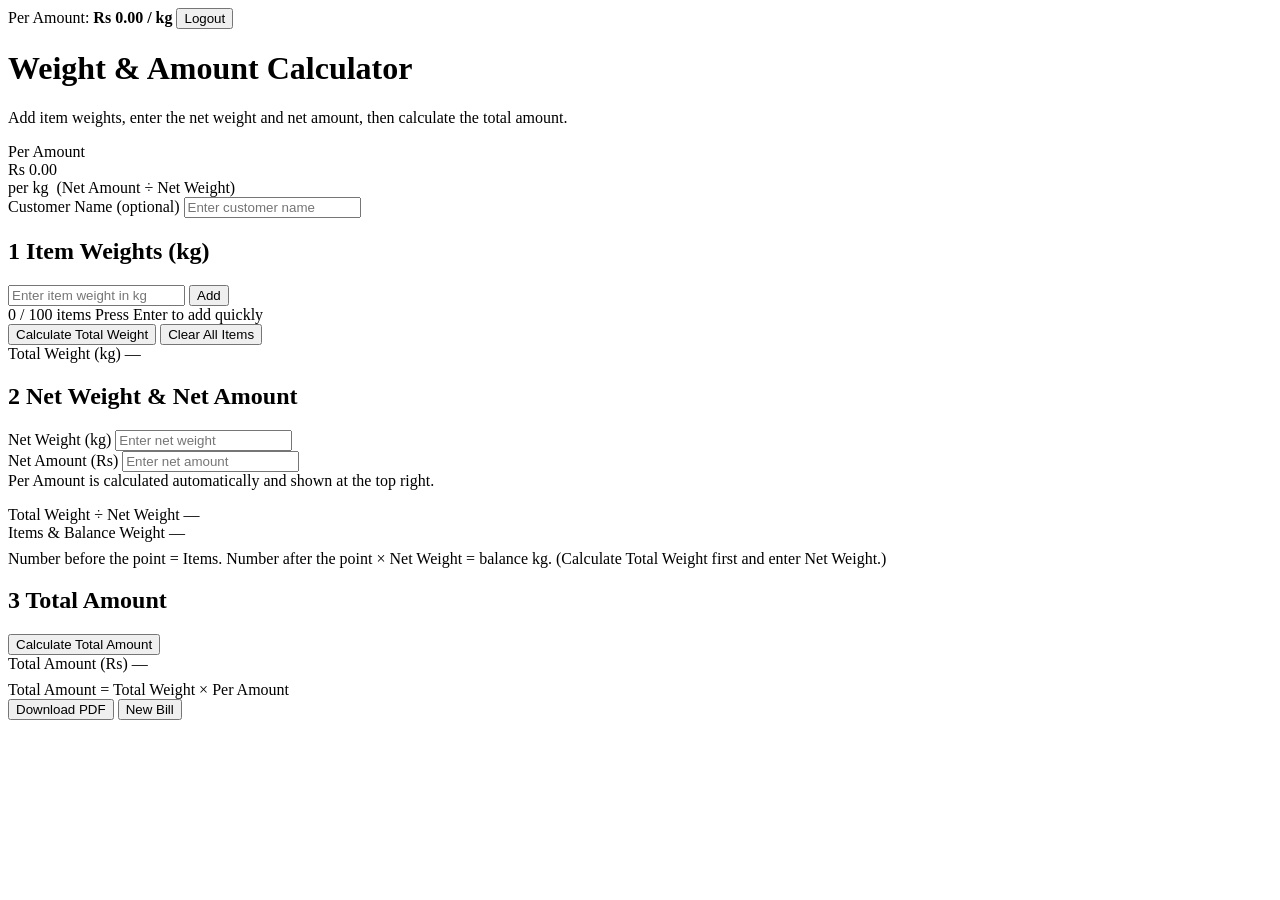
==== app.html @ c3d3684c "Add files via upload" ====
<!DOCTYPE html>
<html lang="en">
<head>
<meta charset="UTF-8">
<meta name="viewport" content="width=device-width, initial-scale=1.0">
<title>Weight Calculator</title>
<link rel="stylesheet" href="css/style.css">
</head>
<body>

<header class="topbar">
  <div class="topbar-inner">
    <div>
      <div class="company" id="companyName"></div>
      <div class="company-sub" id="companySub"></div>
    </div>
    <div class="topbar-actions">
      <span class="per-chip">Per Amount: <strong id="perAmountTop">Rs 0.00 / kg</strong></span>
      <span class="user-chip" id="userChip"></span>
      <button class="btn ghost" id="logoutBtn" type="button">Logout</button>
    </div>
  </div>
</header>

<main class="container">

  <div class="hero">
    <div>
      <h1>Weight &amp; Amount Calculator</h1>
      <p>Add item weights, enter the net weight and net amount, then calculate the total amount.</p>
    </div>
    <!-- Per Amount: top right, always visible -->
    <div class="per-card">
      <div class="label">Per Amount</div>
      <div class="value" id="perAmountValue">Rs 0.00</div>
      <div class="unit">per kg &nbsp;(Net Amount ÷ Net Weight)</div>
    </div>
  </div>

  <div class="msg" id="msg"></div>

  <!-- Customer (optional) -->
  <section class="card">
    <div class="field" style="margin-bottom:0">
      <label for="customerName">Customer Name <span class="opt">(optional)</span></label>
      <input type="text" id="customerName" maxlength="80" placeholder="Enter customer name" autocomplete="off">
    </div>
  </section>

  <!-- 1. Item weights -->
  <section class="card">
    <h2><span class="step">1</span> Item Weights (kg)</h2>
    <div class="add-row">
      <input type="number" id="weightInput" inputmode="decimal" step="any" min="0" placeholder="Enter item weight in kg">
      <button class="btn" id="addBtn" type="button">Add</button>
    </div>
    <div class="counter">
      <span id="itemCount">0 / 100 items</span>
      <span>Press Enter to add quickly</span>
    </div>
    <div class="items" id="itemList"></div>

    <div class="actions">
      <button class="btn green" id="calcWeightBtn" type="button">Calculate Total Weight</button>
      <button class="btn danger-ghost" id="clearItemsBtn" type="button">Clear All Items</button>
    </div>

    <div class="result">
      <span class="rl">Total Weight (kg)</span>
      <span class="rv" id="totalWeightValue">—</span>
    </div>
  </section>

  <!-- 2. Net weight and net amount -->
  <section class="card">
    <h2><span class="step">2</span> Net Weight &amp; Net Amount</h2>
    <div class="field">
      <label for="netWeight">Net Weight (kg)</label>
      <input type="number" id="netWeight" inputmode="decimal" step="any" min="0" placeholder="Enter net weight">
    </div>
    <div class="field">
      <label for="netAmount">Net Amount (Rs)</label>
      <input type="number" id="netAmount" inputmode="decimal" step="any" min="0" placeholder="Enter net amount">
    </div>
    <div class="hint">Per Amount is calculated automatically and shown at the top right.</div>

    <div class="result" style="margin-top:16px">
      <span class="rl">Total Weight ÷ Net Weight</span>
      <span class="rv" id="quotientValue">—</span>
    </div>
    <div class="result split">
      <span class="rl">Items &amp; Balance Weight</span>
      <span class="rv" id="splitValue">—</span>
    </div>
    <div class="hint" style="margin-top:8px">
      Number before the point = Items. Number after the point × Net Weight = balance kg.
      (Calculate Total Weight first and enter Net Weight.)
    </div>
  </section>

  <!-- 3. Total amount -->
  <section class="card">
    <h2><span class="step">3</span> Total Amount</h2>
    <div class="actions" style="margin-top:0">
      <button class="btn green" id="calcAmountBtn" type="button">Calculate Total Amount</button>
    </div>
    <div class="result total">
      <span class="rl">Total Amount (Rs)</span>
      <span class="rv" id="totalAmountValue">—</span>
    </div>
    <div class="hint" style="margin-top:8px">Total Amount = Total Weight × Per Amount</div>
  </section>

  <div class="footer-actions">
    <button class="btn" id="pdfBtn" type="button">Download PDF</button>
    <button class="btn ghost" id="newBillBtn" type="button">New Bill</button>
  </div>

</main>

<script src="lib/jspdf.umd.min.js"></script>
<script src="lib/jspdf.plugin.autotable.min.js"></script>
<script src="js/auth.js"></script>
<script src="js/app.js"></script>
</body>
</html>
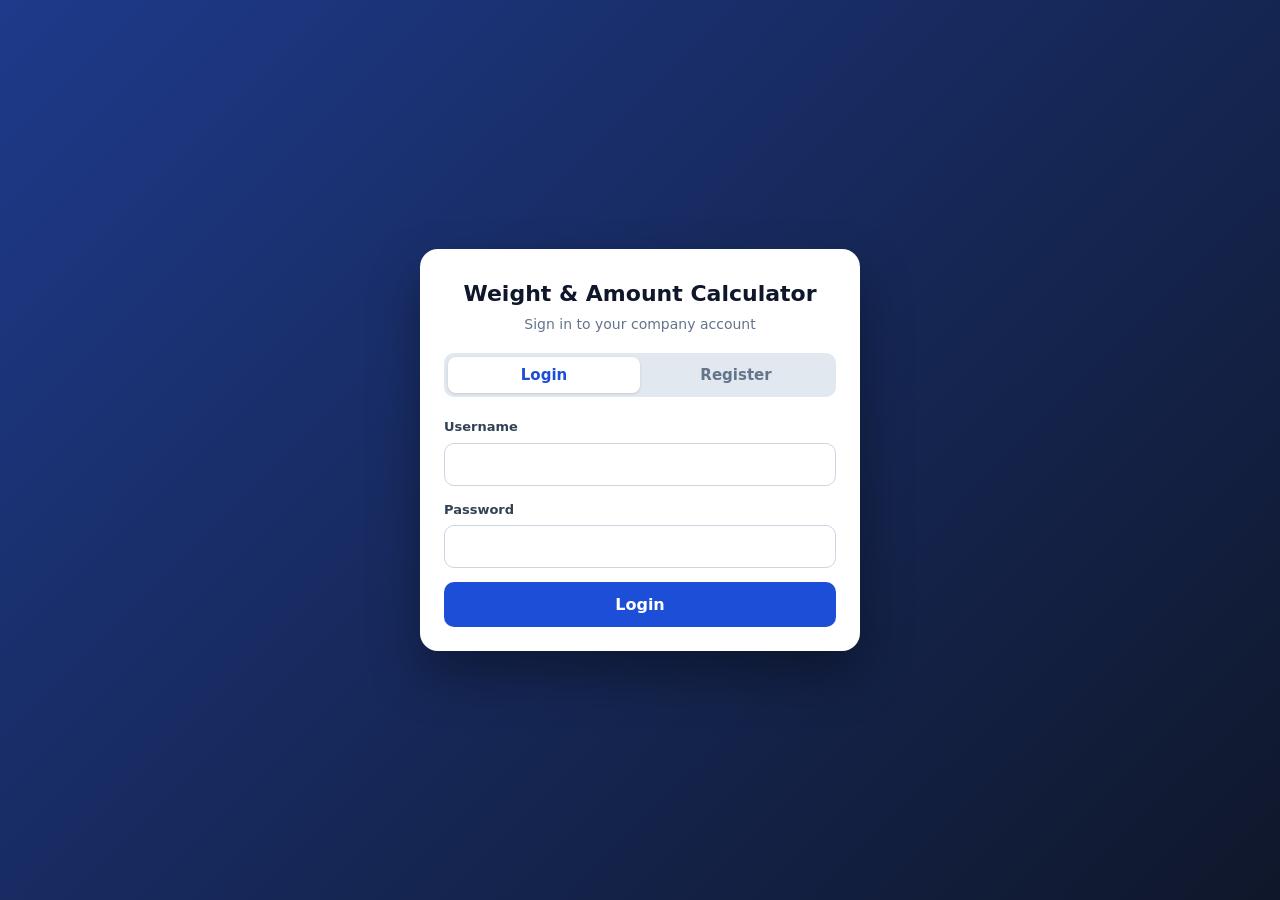
==== commit f5144555: "Add files via upload" ====
--- a/app.html
+++ b/app.html
@@ -4,7 +4,7 @@
 <meta charset="UTF-8">
 <meta name="viewport" content="width=device-width, initial-scale=1.0">
 <title>Weight Calculator</title>
-<link rel="stylesheet" href="css/style.css">
+<link rel="stylesheet" href="style.css">
 </head>
 <body>
 
@@ -118,9 +118,9 @@
 
 </main>
 
-<script src="lib/jspdf.umd.min.js"></script>
-<script src="lib/jspdf.plugin.autotable.min.js"></script>
-<script src="js/auth.js"></script>
-<script src="js/app.js"></script>
+<script src="jspdf.umd.min.js"></script>
+<script src="jspdf.plugin.autotable.min.js"></script>
+<script src="auth.js"></script>
+<script src="app.js"></script>
 </body>
 </html>
--- a/style.css
+++ b/style.css
@@ -0,0 +1,319 @@
+:root {
+  --bg: #f1f5f9;
+  --card: #ffffff;
+  --text: #0f172a;
+  --muted: #64748b;
+  --line: #e2e8f0;
+  --primary: #1d4ed8;
+  --primary-dark: #1e40af;
+  --accent: #0f766e;
+  --danger: #dc2626;
+  --ok-bg: #ecfdf5;
+  --ok-text: #065f46;
+  --err-bg: #fef2f2;
+  --err-text: #991b1b;
+  --radius: 14px;
+}
+
+* { box-sizing: border-box; margin: 0; padding: 0; }
+
+body {
+  background: var(--bg);
+  color: var(--text);
+  font-family: "Segoe UI", system-ui, -apple-system, Arial, sans-serif;
+  line-height: 1.5;
+  min-height: 100vh;
+}
+
+button { font-family: inherit; cursor: pointer; }
+input, textarea { font-family: inherit; }
+
+/* ---------- shared form pieces ---------- */
+label {
+  display: block;
+  font-size: 13px;
+  font-weight: 600;
+  color: #334155;
+  margin-bottom: 6px;
+}
+
+input[type="text"],
+input[type="password"],
+input[type="email"],
+input[type="tel"],
+input[type="number"],
+textarea {
+  width: 100%;
+  padding: 11px 13px;
+  font-size: 16px;
+  border: 1.5px solid #cbd5e1;
+  border-radius: 10px;
+  background: #fff;
+  color: var(--text);
+  outline: none;
+  transition: border-color 0.15s, box-shadow 0.15s;
+}
+
+input:focus, textarea:focus {
+  border-color: var(--primary);
+  box-shadow: 0 0 0 3px rgba(29, 78, 216, 0.15);
+}
+
+input:disabled { background: #f1f5f9; cursor: not-allowed; }
+
+.field { margin-bottom: 14px; }
+.row-2 { display: grid; grid-template-columns: 1fr 1fr; gap: 12px; }
+
+.btn {
+  border: none;
+  border-radius: 10px;
+  padding: 11px 18px;
+  font-size: 15px;
+  font-weight: 600;
+  background: var(--primary);
+  color: #fff;
+  transition: background 0.15s, transform 0.08s;
+}
+.btn:hover { background: var(--primary-dark); }
+.btn:active { transform: scale(0.98); }
+.btn:disabled { background: #94a3b8; cursor: not-allowed; }
+.btn.green { background: var(--accent); }
+.btn.green:hover { background: #115e59; }
+.btn.ghost {
+  background: #fff;
+  color: #334155;
+  border: 1.5px solid #cbd5e1;
+}
+.btn.ghost:hover { background: #f1f5f9; }
+.btn.danger-ghost {
+  background: #fff;
+  color: var(--danger);
+  border: 1.5px solid #fecaca;
+}
+.btn.danger-ghost:hover { background: var(--err-bg); }
+.btn.block { width: 100%; padding: 13px; font-size: 16px; }
+
+.msg {
+  border-radius: 10px;
+  padding: 10px 13px;
+  font-size: 14px;
+  margin-bottom: 14px;
+  display: none;
+}
+.msg.show { display: block; }
+.msg.ok { background: var(--ok-bg); color: var(--ok-text); }
+.msg.err { background: var(--err-bg); color: var(--err-text); }
+
+/* ---------- login / register page ---------- */
+.auth-wrap {
+  min-height: 100vh;
+  display: flex;
+  align-items: center;
+  justify-content: center;
+  padding: 20px 14px;
+  background: linear-gradient(135deg, #1e3a8a 0%, #0f172a 100%);
+}
+
+.auth-card {
+  width: 100%;
+  max-width: 440px;
+  background: var(--card);
+  border-radius: 18px;
+  padding: 28px 24px 24px;
+  box-shadow: 0 24px 50px rgba(0, 0, 0, 0.35);
+}
+
+.auth-card h1 { font-size: 22px; text-align: center; }
+.auth-card .sub {
+  text-align: center;
+  color: var(--muted);
+  font-size: 14px;
+  margin: 4px 0 18px;
+}
+
+.tabs {
+  display: grid;
+  grid-template-columns: 1fr 1fr;
+  background: #e2e8f0;
+  border-radius: 10px;
+  padding: 4px;
+  margin-bottom: 20px;
+}
+.tab {
+  border: none;
+  background: transparent;
+  padding: 9px;
+  border-radius: 8px;
+  font-size: 15px;
+  font-weight: 600;
+  color: var(--muted);
+}
+.tab.active {
+  background: #fff;
+  color: var(--primary);
+  box-shadow: 0 1px 3px rgba(0, 0, 0, 0.12);
+}
+
+.hidden { display: none !important; }
+
+.hint {
+  font-size: 12px;
+  color: var(--muted);
+  margin-top: 4px;
+}
+
+/* ---------- calculator page ---------- */
+.topbar {
+  background: #fff;
+  border-bottom: 1px solid var(--line);
+  position: sticky;
+  top: 0;
+  z-index: 10;
+}
+.topbar-inner {
+  max-width: 980px;
+  margin: 0 auto;
+  padding: 12px 16px;
+  display: flex;
+  align-items: center;
+  justify-content: space-between;
+  gap: 12px;
+}
+.company { font-size: 20px; font-weight: 700; color: var(--primary); word-break: break-word; }
+.company-sub { font-size: 12px; color: var(--muted); }
+.topbar-actions { display: flex; align-items: center; gap: 10px; flex-shrink: 0; }
+.user-chip { font-size: 13px; color: var(--muted); }
+.per-chip {
+  font-size: 13px;
+  color: #1e3a8a;
+  background: #dbeafe;
+  border-radius: 999px;
+  padding: 6px 12px;
+  white-space: nowrap;
+}
+.per-chip strong { font-weight: 700; }
+
+.container { max-width: 980px; margin: 0 auto; padding: 18px 16px 60px; }
+
+.hero {
+  display: flex;
+  align-items: stretch;
+  justify-content: space-between;
+  gap: 16px;
+  margin-bottom: 18px;
+}
+.hero h1 { font-size: 24px; }
+.hero p { color: var(--muted); font-size: 14px; margin-top: 4px; }
+
+.per-card {
+  min-width: 220px;
+  background: linear-gradient(135deg, #1d4ed8, #1e3a8a);
+  color: #fff;
+  border-radius: var(--radius);
+  padding: 14px 18px;
+  text-align: right;
+  box-shadow: 0 8px 20px rgba(29, 78, 216, 0.3);
+}
+.per-card .label { font-size: 12px; opacity: 0.85; letter-spacing: 0.04em; text-transform: uppercase; }
+.per-card .value { font-size: 28px; font-weight: 700; line-height: 1.2; }
+.per-card .unit { font-size: 13px; opacity: 0.85; }
+
+.card {
+  background: var(--card);
+  border-radius: var(--radius);
+  padding: 18px;
+  margin-bottom: 16px;
+  box-shadow: 0 1px 3px rgba(15, 23, 42, 0.08);
+}
+.card h2 {
+  font-size: 16px;
+  margin-bottom: 12px;
+  display: flex;
+  align-items: center;
+  gap: 10px;
+}
+.step {
+  width: 26px; height: 26px;
+  border-radius: 50%;
+  background: var(--primary);
+  color: #fff;
+  font-size: 13px;
+  display: inline-flex;
+  align-items: center;
+  justify-content: center;
+}
+
+.add-row { display: flex; gap: 10px; }
+.add-row input { flex: 1; }
+
+.counter { font-size: 13px; color: var(--muted); margin: 10px 0 8px; display: flex; justify-content: space-between; }
+
+.items {
+  display: grid;
+  grid-template-columns: repeat(auto-fill, minmax(150px, 1fr));
+  gap: 8px;
+  max-height: 300px;
+  overflow-y: auto;
+  padding: 2px;
+}
+.item {
+  display: flex;
+  align-items: center;
+  gap: 8px;
+  background: #f8fafc;
+  border: 1px solid var(--line);
+  border-radius: 10px;
+  padding: 7px 8px 7px 10px;
+  font-size: 14px;
+}
+.item .no { color: var(--muted); font-size: 12px; min-width: 24px; }
+.item .w { flex: 1; font-weight: 600; }
+.item button {
+  border: none;
+  background: transparent;
+  color: var(--danger);
+  font-size: 18px;
+  line-height: 1;
+  padding: 2px 6px;
+  border-radius: 6px;
+}
+.item button:hover { background: var(--err-bg); }
+.empty { color: var(--muted); font-size: 14px; padding: 10px 2px; grid-column: 1 / -1; }
+
+.actions { display: flex; flex-wrap: wrap; gap: 10px; margin-top: 14px; align-items: center; }
+
+.result {
+  margin-top: 14px;
+  background: #f0f9ff;
+  border: 1px solid #bae6fd;
+  border-radius: 12px;
+  padding: 12px 16px;
+  display: flex;
+  justify-content: space-between;
+  align-items: baseline;
+  gap: 10px;
+}
+.result .rl { font-size: 14px; color: #0c4a6e; font-weight: 600; }
+.result .rv { font-size: 24px; font-weight: 700; color: #075985; }
+.result.total { background: #f0fdf4; border-color: #bbf7d0; }
+.result.total .rl { color: #14532d; }
+.result.total .rv { color: #166534; }
+
+.opt { font-weight: 400; color: var(--muted); }
+.result.split { background: #fffbeb; border-color: #fde68a; }
+.result.split .rl { color: #78350f; }
+.result.split .rv { color: #92400e; }
+
+.footer-actions { display: flex; flex-wrap: wrap; gap: 10px; }
+
+@media (max-width: 640px) {
+  .hero { flex-direction: column; }
+  .per-card { min-width: 0; }
+  .row-2 { grid-template-columns: 1fr; }
+  .user-chip { display: none; }
+  .topbar-inner { flex-wrap: wrap; }
+  .topbar-actions { gap: 8px; }
+  .per-chip { font-size: 12px; padding: 5px 10px; }
+  .company { font-size: 17px; }
+  .result .rv { font-size: 20px; }
+}
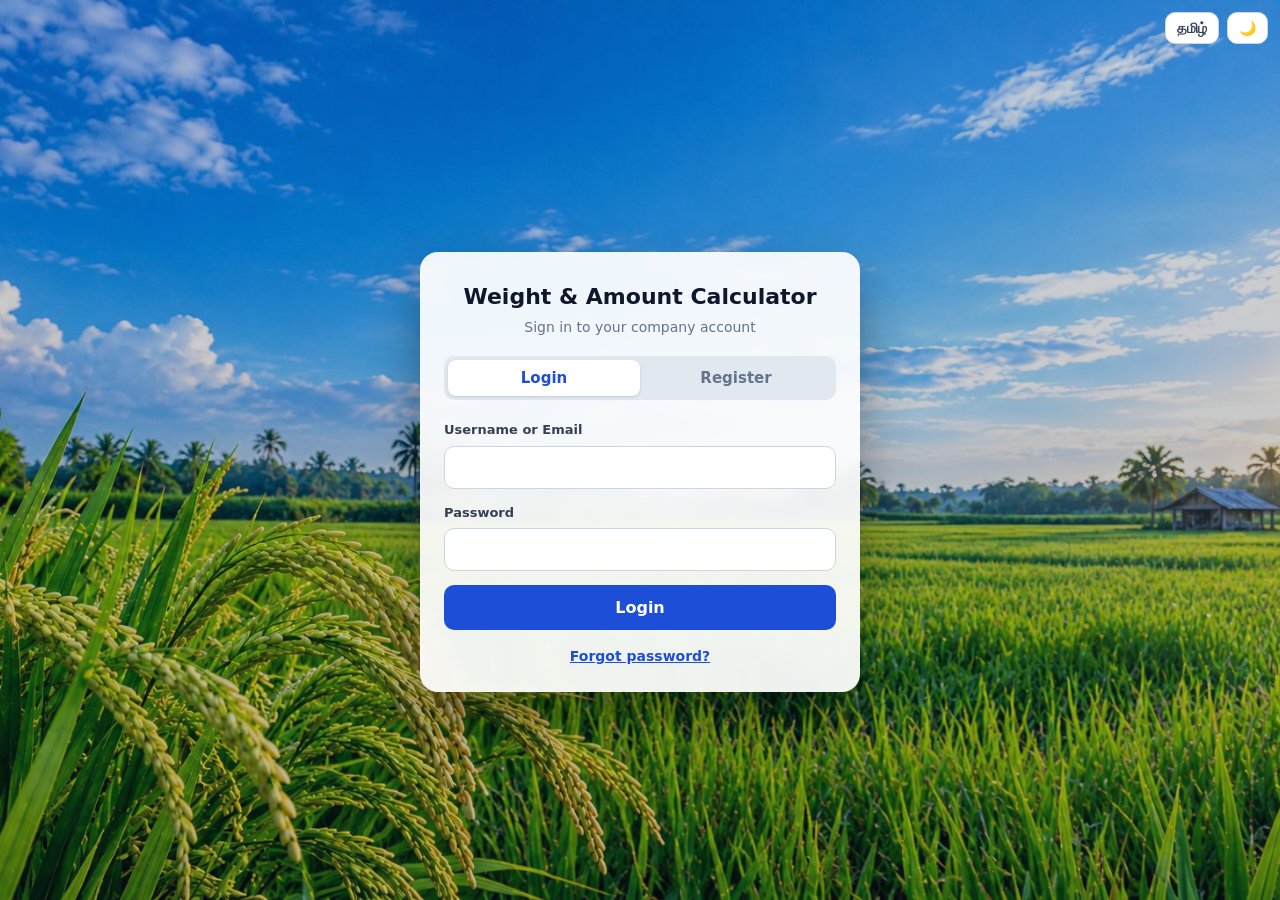
==== commit 91128219: "Add files via upload" ====
--- a/app.html
+++ b/app.html
@@ -1,10 +1,11 @@
 <!DOCTYPE html>
-<html lang="en">
+<html lang="en" data-title="title.app">
 <head>
 <meta charset="UTF-8">
 <meta name="viewport" content="width=device-width, initial-scale=1.0">
 <title>Weight Calculator</title>
 <link rel="stylesheet" href="style.css">
+<script src="theme.js"></script>
 </head>
 <body>
 
@@ -15,9 +16,13 @@
       <div class="company-sub" id="companySub"></div>
     </div>
     <div class="topbar-actions">
-      <span class="per-chip">Per Amount: <strong id="perAmountTop">Rs 0.00 / kg</strong></span>
-      <span class="user-chip" id="userChip"></span>
-      <button class="btn ghost" id="logoutBtn" type="button">Logout</button>
+      <span class="per-chip"><span data-i18n="perAmount.label">Per Amount</span>: <strong id="perAmountTop"></strong></span>
+      <span class="user-chip"><span data-i18n="user.label">User:</span> <span id="userName"></span></span>
+      <button class="icon-btn" id="langBtn" type="button" data-i18n-title="lang.toggle">தமிழ்</button>
+      <button class="icon-btn" id="themeBtn" type="button" data-i18n-title="theme.toggle">🌙</button>
+      <a class="btn ghost small" href="history.html" data-i18n="nav.history" style="text-decoration:none">History</a>
+      <button class="btn ghost small" id="pwdBtn" type="button" data-i18n="nav.password">Password</button>
+      <button class="btn ghost small" id="logoutBtn" type="button" data-i18n="nav.logout">Logout</button>
     </div>
   </div>
 </header>
@@ -26,14 +31,16 @@
 
   <div class="hero">
     <div>
-      <h1>Weight &amp; Amount Calculator</h1>
-      <p>Add item weights, enter the net weight and net amount, then calculate the total amount.</p>
+      <h1 data-i18n="app.name">Weight &amp; Amount Calculator</h1>
+      <p data-i18n="app.sub"></p>
+      <div class="sync" id="syncStatus"></div>
+      <div class="badge hidden" id="billBadge"></div>
     </div>
     <!-- Per Amount: top right, always visible -->
     <div class="per-card">
-      <div class="label">Per Amount</div>
-      <div class="value" id="perAmountValue">Rs 0.00</div>
-      <div class="unit">per kg &nbsp;(Net Amount ÷ Net Weight)</div>
+      <div class="label" data-i18n="perAmount.label">Per Amount</div>
+      <div class="value" id="perAmountValue"></div>
+      <div class="unit" data-i18n="perAmount.unit"></div>
     </div>
   </div>
 
@@ -42,85 +49,89 @@
   <!-- Customer (optional) -->
   <section class="card">
     <div class="field" style="margin-bottom:0">
-      <label for="customerName">Customer Name <span class="opt">(optional)</span></label>
-      <input type="text" id="customerName" maxlength="80" placeholder="Enter customer name" autocomplete="off">
+      <label for="customerName"><span data-i18n="customer.label">Customer Name</span> <span class="opt" data-i18n="optional">(optional)</span></label>
+      <input type="text" id="customerName" maxlength="80" data-i18n-ph="customer.ph" placeholder="Enter customer name" autocomplete="off">
     </div>
   </section>
 
   <!-- 1. Item weights -->
   <section class="card">
-    <h2><span class="step">1</span> Item Weights (kg)</h2>
+    <h2><span class="step">1</span> <span data-i18n="s1.title">Item Weights (kg)</span></h2>
     <div class="add-row">
-      <input type="number" id="weightInput" inputmode="decimal" step="any" min="0" placeholder="Enter item weight in kg">
-      <button class="btn" id="addBtn" type="button">Add</button>
+      <input type="number" id="weightInput" inputmode="decimal" step="any" min="0">
+      <button class="btn" id="addBtn" type="button" data-i18n="btn.add">Add</button>
     </div>
     <div class="counter">
-      <span id="itemCount">0 / 100 items</span>
-      <span>Press Enter to add quickly</span>
+      <span id="itemCount"></span>
+      <span data-i18n="items.enterHint">Press Enter to add quickly</span>
     </div>
     <div class="items" id="itemList"></div>
 
     <div class="actions">
-      <button class="btn green" id="calcWeightBtn" type="button">Calculate Total Weight</button>
-      <button class="btn danger-ghost" id="clearItemsBtn" type="button">Clear All Items</button>
+      <button class="btn green" id="calcWeightBtn" type="button" data-i18n="btn.calcWeight">Calculate Total Weight</button>
+      <button class="btn danger-ghost" id="clearItemsBtn" type="button" data-i18n="btn.clearItems">Clear All Items</button>
     </div>
 
     <div class="result">
-      <span class="rl">Total Weight (kg)</span>
+      <span class="rl" data-i18n="totalWeight.label">Total Weight (kg)</span>
       <span class="rv" id="totalWeightValue">—</span>
     </div>
   </section>
 
   <!-- 2. Net weight and net amount -->
   <section class="card">
-    <h2><span class="step">2</span> Net Weight &amp; Net Amount</h2>
+    <h2><span class="step">2</span> <span data-i18n="s2.title">Net Weight &amp; Net Amount</span></h2>
     <div class="field">
-      <label for="netWeight">Net Weight (kg)</label>
-      <input type="number" id="netWeight" inputmode="decimal" step="any" min="0" placeholder="Enter net weight">
+      <label for="netWeight" data-i18n="netWeight.label">Net Weight (kg)</label>
+      <input type="number" id="netWeight" inputmode="decimal" step="any" min="0" data-i18n-ph="netWeight.ph">
     </div>
     <div class="field">
-      <label for="netAmount">Net Amount (Rs)</label>
-      <input type="number" id="netAmount" inputmode="decimal" step="any" min="0" placeholder="Enter net amount">
+      <label for="netAmount" data-i18n="netAmount.label">Net Amount (Rs)</label>
+      <input type="number" id="netAmount" inputmode="decimal" step="any" min="0" data-i18n-ph="netAmount.ph">
     </div>
-    <div class="hint">Per Amount is calculated automatically and shown at the top right.</div>
+    <div class="hint" data-i18n="s2.hint"></div>
 
     <div class="result" style="margin-top:16px">
-      <span class="rl">Total Weight ÷ Net Weight</span>
+      <span class="rl" data-i18n="quotient.label">Total Weight ÷ Net Weight</span>
       <span class="rv" id="quotientValue">—</span>
     </div>
     <div class="result split">
-      <span class="rl">Items &amp; Balance Weight</span>
+      <span class="rl" data-i18n="split.label">Items &amp; Balance Weight</span>
       <span class="rv" id="splitValue">—</span>
     </div>
-    <div class="hint" style="margin-top:8px">
-      Number before the point = Items. Number after the point × Net Weight = balance kg.
-      (Calculate Total Weight first and enter Net Weight.)
-    </div>
+    <div class="hint" style="margin-top:8px" data-i18n="split.hint"></div>
   </section>
 
   <!-- 3. Total amount -->
   <section class="card">
-    <h2><span class="step">3</span> Total Amount</h2>
+    <h2><span class="step">3</span> <span data-i18n="s3.title">Total Amount</span></h2>
     <div class="actions" style="margin-top:0">
-      <button class="btn green" id="calcAmountBtn" type="button">Calculate Total Amount</button>
+      <button class="btn green" id="calcAmountBtn" type="button" data-i18n="btn.calcAmount">Calculate Total Amount</button>
     </div>
     <div class="result total">
-      <span class="rl">Total Amount (Rs)</span>
+      <span class="rl" data-i18n="totalAmount.label">Total Amount (Rs)</span>
       <span class="rv" id="totalAmountValue">—</span>
     </div>
-    <div class="hint" style="margin-top:8px">Total Amount = Total Weight × Per Amount</div>
+    <div class="hint" style="margin-top:8px" data-i18n="s3.hint"></div>
   </section>
 
   <div class="footer-actions">
-    <button class="btn" id="pdfBtn" type="button">Download PDF</button>
-    <button class="btn ghost" id="newBillBtn" type="button">New Bill</button>
+    <button class="btn green" id="saveBillBtn" type="button" data-i18n="btn.saveBill">Save Bill</button>
+    <button class="btn" id="pdfBtn" type="button" data-i18n="btn.pdf">Download PDF</button>
+    <button class="btn ghost" id="newBillBtn" type="button" data-i18n="btn.newBill">New Bill</button>
   </div>
 
 </main>
 
 <script src="jspdf.umd.min.js"></script>
 <script src="jspdf.plugin.autotable.min.js"></script>
+<script src="firebase-config.js"></script>
+<script src="firebase-bundle.js"></script>
+<script src="i18n.js"></script>
+<script src="calc.js"></script>
+<script src="pdf.js"></script>
 <script src="auth.js"></script>
+<script src="account.js"></script>
 <script src="app.js"></script>
 </body>
 </html>
--- a/style.css
+++ b/style.css
@@ -6,13 +6,85 @@
   --line: #e2e8f0;
   --primary: #1d4ed8;
   --primary-dark: #1e40af;
+  --primary-text: #1d4ed8;
   --accent: #0f766e;
+  --accent-dark: #115e59;
   --danger: #dc2626;
   --ok-bg: #ecfdf5;
   --ok-text: #065f46;
   --err-bg: #fef2f2;
   --err-text: #991b1b;
+  --label: #334155;
+  --input-bg: #ffffff;
+  --input-border: #cbd5e1;
+  --focus-ring: rgba(29, 78, 216, 0.15);
+  --ghost-bg: #ffffff;
+  --ghost-hover: #f1f5f9;
+  --ghost-text: #334155;
+  --ghost-border: #cbd5e1;
+  --danger-border: #fecaca;
+  --topbar-bg: #ffffff;
+  --chip-bg: #dbeafe;
+  --chip-text: #1e3a8a;
+  --item-bg: #f8fafc;
+  --tabs-bg: #e2e8f0;
+  --tab-active-bg: #ffffff;
+  --shadow: 0 1px 3px rgba(15, 23, 42, 0.08);
+  --auth-bg: linear-gradient(135deg, #1e3a8a 0%, #0f172a 100%);
+  --auth-overlay: linear-gradient(rgba(15, 23, 42, 0.18), rgba(15, 23, 42, 0.28));
+  --r1-bg: #f0f9ff; --r1-line: #bae6fd; --r1-text: #0c4a6e; --r1-val: #075985;
+  --r2-bg: #f0fdf4; --r2-line: #bbf7d0; --r2-text: #14532d; --r2-val: #166534;
+  --r3-bg: #fffbeb; --r3-line: #fde68a; --r3-text: #78350f; --r3-val: #92400e;
+  --disabled-bg: #f1f5f9;
+  --btn-disabled: #94a3b8;
+  --overlay: rgba(15, 23, 42, 0.55);
+  --card-glass: rgba(255, 255, 255, 0.93);
   --radius: 14px;
+  color-scheme: light;
+}
+
+:root[data-theme="dark"] {
+  --bg: #0b1220;
+  --card: #131c2e;
+  --text: #e5e7eb;
+  --muted: #94a3b8;
+  --line: #243049;
+  --primary: #2563eb;
+  --primary-dark: #1d4ed8;
+  --primary-text: #93c5fd;
+  --accent: #0f766e;
+  --accent-dark: #0d9488;
+  --danger: #f87171;
+  --ok-bg: #052e22;
+  --ok-text: #6ee7b7;
+  --err-bg: #3b1313;
+  --err-text: #fca5a5;
+  --label: #cbd5e1;
+  --input-bg: #0f172a;
+  --input-border: #334155;
+  --focus-ring: rgba(96, 165, 250, 0.3);
+  --ghost-bg: #131c2e;
+  --ghost-hover: #1b2740;
+  --ghost-text: #e2e8f0;
+  --ghost-border: #334155;
+  --danger-border: #7f1d1d;
+  --topbar-bg: #131c2e;
+  --chip-bg: #1e3a8a;
+  --chip-text: #dbeafe;
+  --item-bg: #0f172a;
+  --tabs-bg: #0f172a;
+  --tab-active-bg: #1e293b;
+  --shadow: 0 1px 3px rgba(0, 0, 0, 0.5);
+  --auth-bg: linear-gradient(135deg, #0b1220 0%, #020617 100%);
+  --auth-overlay: linear-gradient(rgba(2, 6, 23, 0.62), rgba(2, 6, 23, 0.72));
+  --r1-bg: #0c2338; --r1-line: #134b6b; --r1-text: #bae6fd; --r1-val: #7dd3fc;
+  --r2-bg: #0b2a1a; --r2-line: #14532d; --r2-text: #bbf7d0; --r2-val: #86efac;
+  --r3-bg: #2b2108; --r3-line: #6b4e0a; --r3-text: #fde68a; --r3-val: #fcd34d;
+  --disabled-bg: #1e293b;
+  --btn-disabled: #475569;
+  --overlay: rgba(0, 0, 0, 0.65);
+  --card-glass: rgba(19, 28, 46, 0.92);
+  color-scheme: dark;
 }
 
 * { box-sizing: border-box; margin: 0; padding: 0; }
@@ -20,7 +92,7 @@
 body {
   background: var(--bg);
   color: var(--text);
-  font-family: "Segoe UI", system-ui, -apple-system, Arial, sans-serif;
+  font-family: "Segoe UI", system-ui, -apple-system, "Noto Sans Tamil", "Nirmala UI", "Latha", Arial, sans-serif;
   line-height: 1.5;
   min-height: 100vh;
 }
@@ -33,7 +105,7 @@
   display: block;
   font-size: 13px;
   font-weight: 600;
-  color: #334155;
+  color: var(--label);
   margin-bottom: 6px;
 }
 
@@ -42,24 +114,27 @@
 input[type="email"],
 input[type="tel"],
 input[type="number"],
+input[type="search"],
 textarea {
   width: 100%;
   padding: 11px 13px;
   font-size: 16px;
-  border: 1.5px solid #cbd5e1;
-  border-radius: 10px;
-  background: #fff;
+  border: 1.5px solid var(--input-border);
+  border-radius: 10px;
+  background: var(--input-bg);
   color: var(--text);
   outline: none;
   transition: border-color 0.15s, box-shadow 0.15s;
 }
 
+input::placeholder, textarea::placeholder { color: var(--muted); opacity: 0.8; }
+
 input:focus, textarea:focus {
   border-color: var(--primary);
-  box-shadow: 0 0 0 3px rgba(29, 78, 216, 0.15);
-}
-
-input:disabled { background: #f1f5f9; cursor: not-allowed; }
+  box-shadow: 0 0 0 3px var(--focus-ring);
+}
+
+input:disabled { background: var(--disabled-bg); cursor: not-allowed; }
 
 .field { margin-bottom: 14px; }
 .row-2 { display: grid; grid-template-columns: 1fr 1fr; gap: 12px; }
@@ -76,22 +151,36 @@
 }
 .btn:hover { background: var(--primary-dark); }
 .btn:active { transform: scale(0.98); }
-.btn:disabled { background: #94a3b8; cursor: not-allowed; }
+.btn:disabled { background: var(--btn-disabled); cursor: not-allowed; }
 .btn.green { background: var(--accent); }
-.btn.green:hover { background: #115e59; }
+.btn.green:hover { background: var(--accent-dark); }
 .btn.ghost {
-  background: #fff;
-  color: #334155;
-  border: 1.5px solid #cbd5e1;
-}
-.btn.ghost:hover { background: #f1f5f9; }
+  background: var(--ghost-bg);
+  color: var(--ghost-text);
+  border: 1.5px solid var(--ghost-border);
+}
+.btn.ghost:hover { background: var(--ghost-hover); }
 .btn.danger-ghost {
-  background: #fff;
+  background: var(--ghost-bg);
   color: var(--danger);
-  border: 1.5px solid #fecaca;
+  border: 1.5px solid var(--danger-border);
 }
 .btn.danger-ghost:hover { background: var(--err-bg); }
 .btn.block { width: 100%; padding: 13px; font-size: 16px; }
+.btn.small { padding: 7px 12px; font-size: 13px; }
+
+.icon-btn {
+  border: 1.5px solid var(--ghost-border);
+  background: var(--ghost-bg);
+  color: var(--ghost-text);
+  border-radius: 10px;
+  padding: 6px 11px;
+  font-size: 14px;
+  font-weight: 600;
+  line-height: 1.3;
+  min-width: 40px;
+}
+.icon-btn:hover { background: var(--ghost-hover); }
 
 .msg {
   border-radius: 10px;
@@ -104,26 +193,43 @@
 .msg.ok { background: var(--ok-bg); color: var(--ok-text); }
 .msg.err { background: var(--err-bg); color: var(--err-text); }
 
+.hidden { display: none !important; }
+
+.hint { font-size: 12px; color: var(--muted); margin-top: 4px; }
+.opt { font-weight: 400; color: var(--muted); }
+
 /* ---------- login / register page ---------- */
 .auth-wrap {
   min-height: 100vh;
   display: flex;
   align-items: center;
   justify-content: center;
-  padding: 20px 14px;
-  background: linear-gradient(135deg, #1e3a8a 0%, #0f172a 100%);
+  padding: 64px 14px 20px;
+  background: var(--auth-overlay), url("login-bg.jpg") center / cover no-repeat, var(--auth-bg);
+}
+
+.corner {
+  position: fixed;
+  top: 12px;
+  right: 12px;
+  display: flex;
+  gap: 8px;
+  z-index: 20;
 }
 
 .auth-card {
   width: 100%;
   max-width: 440px;
-  background: var(--card);
+  background: var(--card-glass, var(--card));
+  -webkit-backdrop-filter: blur(6px);
+  backdrop-filter: blur(6px);
   border-radius: 18px;
   padding: 28px 24px 24px;
   box-shadow: 0 24px 50px rgba(0, 0, 0, 0.35);
 }
 
 .auth-card h1 { font-size: 22px; text-align: center; }
+.auth-card h2 { font-size: 18px; margin-bottom: 6px; }
 .auth-card .sub {
   text-align: center;
   color: var(--muted);
@@ -134,7 +240,7 @@
 .tabs {
   display: grid;
   grid-template-columns: 1fr 1fr;
-  background: #e2e8f0;
+  background: var(--tabs-bg);
   border-radius: 10px;
   padding: 4px;
   margin-bottom: 20px;
@@ -149,22 +255,25 @@
   color: var(--muted);
 }
 .tab.active {
-  background: #fff;
-  color: var(--primary);
+  background: var(--tab-active-bg);
+  color: var(--primary-text);
   box-shadow: 0 1px 3px rgba(0, 0, 0, 0.12);
 }
 
-.hidden { display: none !important; }
-
-.hint {
-  font-size: 12px;
-  color: var(--muted);
-  margin-top: 4px;
-}
-
-/* ---------- calculator page ---------- */
+.link-btn {
+  background: none;
+  border: none;
+  color: var(--primary-text);
+  font-size: 14px;
+  font-weight: 600;
+  padding: 4px 0;
+  text-decoration: underline;
+}
+.link-row { text-align: center; margin-top: 14px; }
+
+/* ---------- top bar ---------- */
 .topbar {
-  background: #fff;
+  background: var(--topbar-bg);
   border-bottom: 1px solid var(--line);
   position: sticky;
   top: 0;
@@ -179,14 +288,14 @@
   justify-content: space-between;
   gap: 12px;
 }
-.company { font-size: 20px; font-weight: 700; color: var(--primary); word-break: break-word; }
+.company { font-size: 20px; font-weight: 700; color: var(--primary-text); word-break: break-word; }
 .company-sub { font-size: 12px; color: var(--muted); }
-.topbar-actions { display: flex; align-items: center; gap: 10px; flex-shrink: 0; }
+.topbar-actions { display: flex; align-items: center; gap: 8px; flex-shrink: 0; flex-wrap: wrap; justify-content: flex-end; }
 .user-chip { font-size: 13px; color: var(--muted); }
 .per-chip {
   font-size: 13px;
-  color: #1e3a8a;
-  background: #dbeafe;
+  color: var(--chip-text);
+  background: var(--chip-bg);
   border-radius: 999px;
   padding: 6px 12px;
   white-space: nowrap;
@@ -214,16 +323,32 @@
   text-align: right;
   box-shadow: 0 8px 20px rgba(29, 78, 216, 0.3);
 }
-.per-card .label { font-size: 12px; opacity: 0.85; letter-spacing: 0.04em; text-transform: uppercase; }
+.per-card .label { font-size: 12px; opacity: 0.85; letter-spacing: 0.04em; text-transform: uppercase; margin: 0; color: #fff; }
 .per-card .value { font-size: 28px; font-weight: 700; line-height: 1.2; }
 .per-card .unit { font-size: 13px; opacity: 0.85; }
+
+.sync { font-size: 12px; color: var(--muted); margin-top: 6px; min-height: 18px; }
+.sync.ok { color: #16a34a; }
+.sync.warn { color: #d97706; }
+
+.badge {
+  display: inline-block;
+  margin-top: 8px;
+  font-size: 12px;
+  font-weight: 600;
+  color: var(--r3-text);
+  background: var(--r3-bg);
+  border: 1px solid var(--r3-line);
+  border-radius: 999px;
+  padding: 3px 11px;
+}
 
 .card {
   background: var(--card);
   border-radius: var(--radius);
   padding: 18px;
   margin-bottom: 16px;
-  box-shadow: 0 1px 3px rgba(15, 23, 42, 0.08);
+  box-shadow: var(--shadow);
 }
 .card h2 {
   font-size: 16px;
@@ -241,12 +366,13 @@
   display: inline-flex;
   align-items: center;
   justify-content: center;
+  flex-shrink: 0;
 }
 
 .add-row { display: flex; gap: 10px; }
 .add-row input { flex: 1; }
 
-.counter { font-size: 13px; color: var(--muted); margin: 10px 0 8px; display: flex; justify-content: space-between; }
+.counter { font-size: 13px; color: var(--muted); margin: 10px 0 8px; display: flex; justify-content: space-between; gap: 10px; }
 
 .items {
   display: grid;
@@ -260,7 +386,7 @@
   display: flex;
   align-items: center;
   gap: 8px;
-  background: #f8fafc;
+  background: var(--item-bg);
   border: 1px solid var(--line);
   border-radius: 10px;
   padding: 7px 8px 7px 10px;
@@ -284,8 +410,8 @@
 
 .result {
   margin-top: 14px;
-  background: #f0f9ff;
-  border: 1px solid #bae6fd;
+  background: var(--r1-bg);
+  border: 1px solid var(--r1-line);
   border-radius: 12px;
   padding: 12px 16px;
   display: flex;
@@ -293,18 +419,61 @@
   align-items: baseline;
   gap: 10px;
 }
-.result .rl { font-size: 14px; color: #0c4a6e; font-weight: 600; }
-.result .rv { font-size: 24px; font-weight: 700; color: #075985; }
-.result.total { background: #f0fdf4; border-color: #bbf7d0; }
-.result.total .rl { color: #14532d; }
-.result.total .rv { color: #166534; }
-
-.opt { font-weight: 400; color: var(--muted); }
-.result.split { background: #fffbeb; border-color: #fde68a; }
-.result.split .rl { color: #78350f; }
-.result.split .rv { color: #92400e; }
+.result .rl { font-size: 14px; color: var(--r1-text); font-weight: 600; }
+.result .rv { font-size: 24px; font-weight: 700; color: var(--r1-val); text-align: right; }
+.result.total { background: var(--r2-bg); border-color: var(--r2-line); }
+.result.total .rl { color: var(--r2-text); }
+.result.total .rv { color: var(--r2-val); }
+.result.split { background: var(--r3-bg); border-color: var(--r3-line); }
+.result.split .rl { color: var(--r3-text); }
+.result.split .rv { color: var(--r3-val); }
 
 .footer-actions { display: flex; flex-wrap: wrap; gap: 10px; }
+
+/* ---------- bill history ---------- */
+.search-row { display: flex; align-items: center; gap: 12px; margin-bottom: 14px; }
+.search-row input { flex: 1; }
+.search-row .count { font-size: 13px; color: var(--muted); white-space: nowrap; }
+
+.bill {
+  background: var(--card);
+  border-radius: var(--radius);
+  box-shadow: var(--shadow);
+  padding: 14px 16px;
+  margin-bottom: 12px;
+}
+.bill-top { display: flex; justify-content: space-between; align-items: baseline; gap: 10px; flex-wrap: wrap; }
+.bill-no { font-weight: 700; font-size: 16px; color: var(--primary-text); }
+.bill-date { font-size: 12px; color: var(--muted); margin-left: 8px; font-weight: 400; }
+.bill-amount { font-weight: 700; font-size: 18px; color: var(--r2-val); }
+.bill-customer { margin-top: 2px; font-size: 14px; word-break: break-word; }
+.bill-customer.none { color: var(--muted); }
+.bill-meta { display: flex; flex-wrap: wrap; gap: 6px 22px; margin-top: 8px; font-size: 13px; color: var(--muted); }
+.bill-meta strong { color: var(--text); font-weight: 600; }
+.bill-actions { display: flex; flex-wrap: wrap; gap: 8px; margin-top: 12px; }
+
+/* ---------- modal ---------- */
+.overlay {
+  position: fixed;
+  inset: 0;
+  background: var(--overlay);
+  display: flex;
+  align-items: center;
+  justify-content: center;
+  padding: 16px;
+  z-index: 50;
+}
+.modal {
+  width: 100%;
+  max-width: 400px;
+  background: var(--card);
+  color: var(--text);
+  border-radius: 16px;
+  padding: 22px 20px 18px;
+  box-shadow: 0 24px 50px rgba(0, 0, 0, 0.4);
+}
+.modal h2 { font-size: 18px; margin-bottom: 14px; }
+.modal .modal-actions { display: flex; gap: 10px; justify-content: flex-end; margin-top: 6px; }
 
 @media (max-width: 640px) {
   .hero { flex-direction: column; }
@@ -312,8 +481,9 @@
   .row-2 { grid-template-columns: 1fr; }
   .user-chip { display: none; }
   .topbar-inner { flex-wrap: wrap; }
-  .topbar-actions { gap: 8px; }
+  .topbar-actions { width: 100%; flex-shrink: 1; justify-content: flex-start; }
   .per-chip { font-size: 12px; padding: 5px 10px; }
   .company { font-size: 17px; }
   .result .rv { font-size: 20px; }
-}
+  .search-row { flex-wrap: wrap; }
+}
